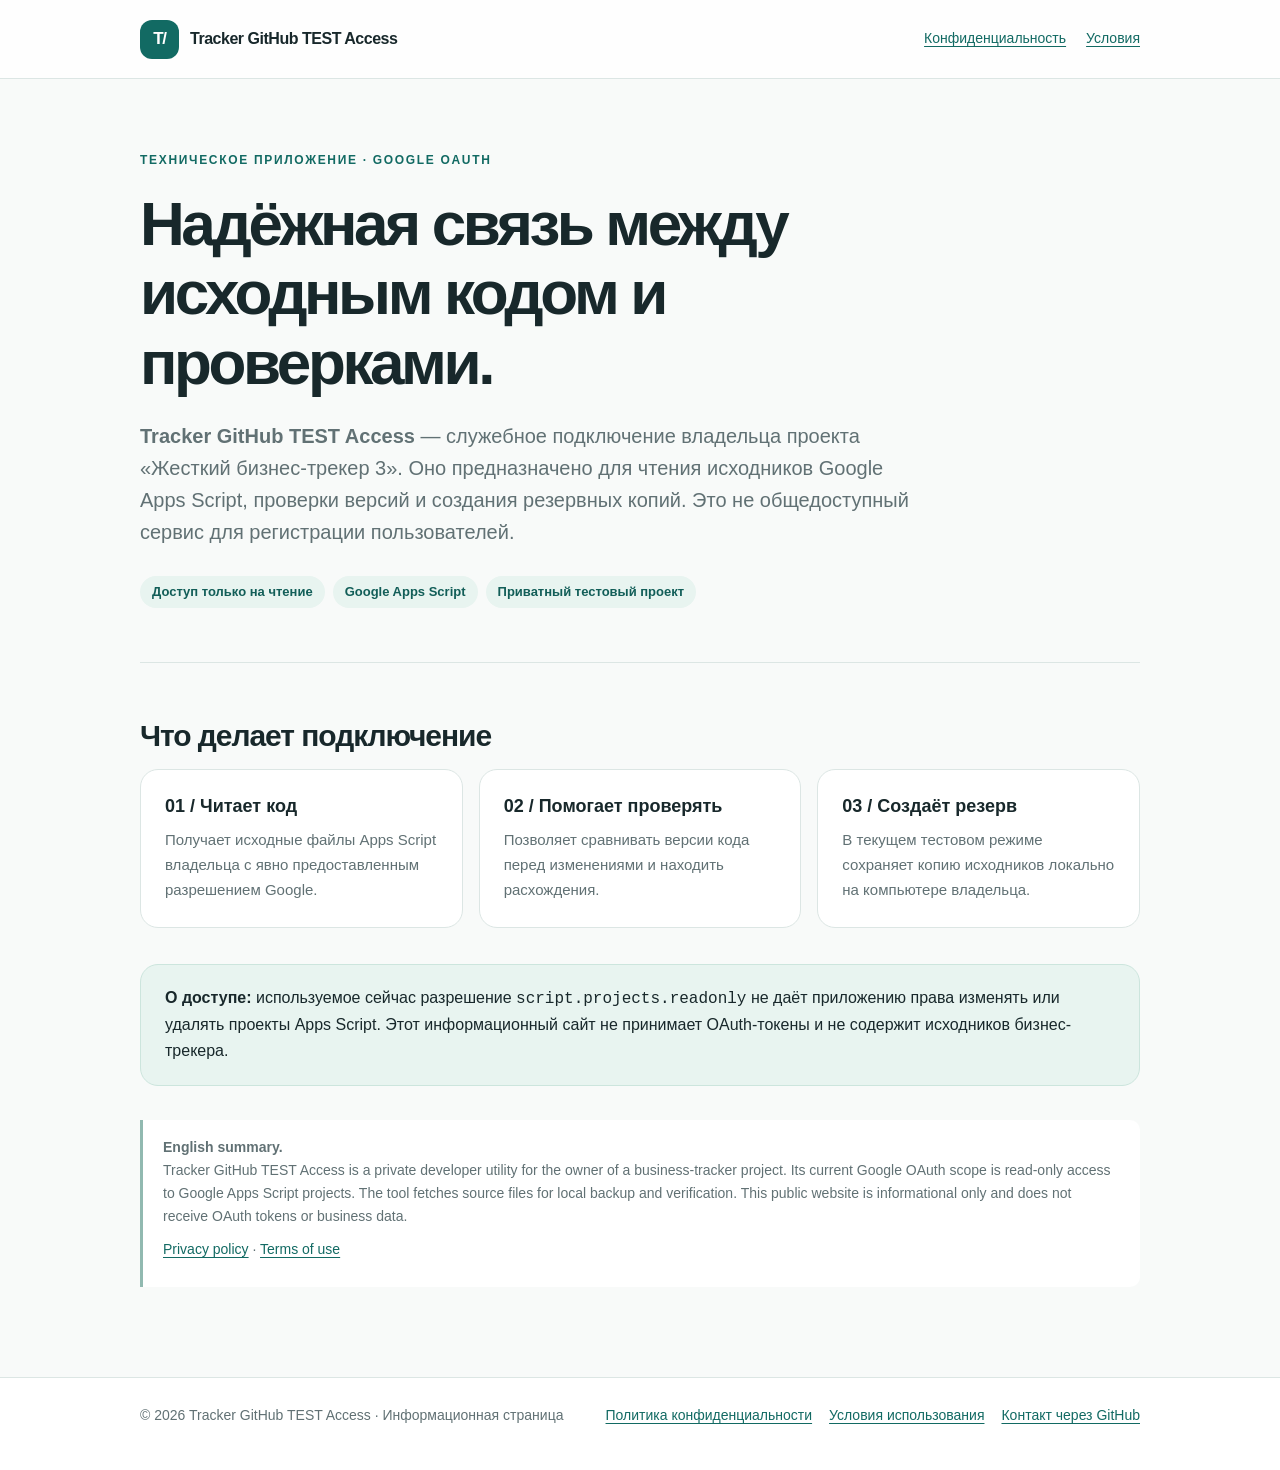
==== index.html @ 5f9eaedc "Publish prepared OAuth information site without private project data" ====
<!doctype html>
<html lang="ru">
<head>
  <meta charset="utf-8">
  <meta name="viewport" content="width=device-width, initial-scale=1">
  <meta name="robots" content="index, follow">
  <meta name="description" content="Tracker GitHub TEST Access — служебный инструмент проверки и резервирования исходного кода Google Apps Script для владельца бизнес-трекера.">
  <title>Tracker GitHub TEST Access — служебное подключение</title>
  <link rel="canonical" href="https://jdpm-vc.github.io/">
  <link rel="stylesheet" href="/assets/style.css">
</head>
<body>
<header><nav class="nav container" aria-label="Главное меню"><a class="brand" href="/"><span class="logo" aria-hidden="true">T/</span><span>Tracker GitHub TEST Access</span></a><div class="nav-links"><a href="/privacy.html">Конфиденциальность</a><a href="/terms.html">Условия</a></div></nav></header>
<main class="container">
  <div class="eyebrow">Техническое приложение · Google OAuth</div>
  <h1>Надёжная связь между исходным кодом и проверками.</h1>
  <p class="lead"><strong>Tracker GitHub TEST Access</strong> — служебное подключение владельца проекта «Жесткий бизнес-трекер 3». Оно предназначено для чтения исходников Google Apps Script, проверки версий и создания резервных копий. Это не общедоступный сервис для регистрации пользователей.</p>
  <div class="chips"><span class="chip">Доступ только на чтение</span><span class="chip">Google Apps Script</span><span class="chip">Приватный тестовый проект</span></div>
  <div class="rule"></div>
  <section aria-labelledby="how"><h2 id="how">Что делает подключение</h2><div class="grid">
    <article class="card"><h3>01 / Читает код</h3><p>Получает исходные файлы Apps Script владельца с явно предоставленным разрешением Google.</p></article>
    <article class="card"><h3>02 / Помогает проверять</h3><p>Позволяет сравнивать версии кода перед изменениями и находить расхождения.</p></article>
    <article class="card"><h3>03 / Создаёт резерв</h3><p>В текущем тестовом режиме сохраняет копию исходников локально на компьютере владельца.</p></article>
  </div></section>
  <aside class="notice"><p><strong>О доступе:</strong> используемое сейчас разрешение <code>script.projects.readonly</code> не даёт приложению права изменять или удалять проекты Apps Script. Этот информационный сайт не принимает OAuth-токены и не содержит исходников бизнес-трекера.</p></aside>
  <div class="en" lang="en"><strong>English summary.</strong><p>Tracker GitHub TEST Access is a private developer utility for the owner of a business-tracker project. Its current Google OAuth scope is read-only access to Google Apps Script projects. The tool fetches source files for local backup and verification. This public website is informational only and does not receive OAuth tokens or business data.</p><p><a href="/privacy.html">Privacy policy</a> · <a href="/terms.html">Terms of use</a></p></div>
</main>
<footer><div class="container foot"><span>© 2026 Tracker GitHub TEST Access · Информационная страница</span><div class="foot-links"><a href="/privacy.html">Политика конфиденциальности</a><a href="/terms.html">Условия использования</a><a href="https://github.com/JDPm-VC" rel="noopener noreferrer">Контакт через GitHub</a></div></div></footer>
</body>
</html>
---- assets/style.css ----
:root{color-scheme:light;--ink:#18282b;--muted:#617174;--line:#dce6e4;--background:#f8faf9;--panel:#fff;--accent:#126a63;--soft:#e8f4f0}
*{box-sizing:border-box}html{scroll-behavior:smooth}body{margin:0;color:var(--ink);background:var(--background);font:16px/1.65 -apple-system,BlinkMacSystemFont,"Segoe UI",Inter,Arial,sans-serif;-webkit-font-smoothing:antialiased}
a{color:var(--accent);text-underline-offset:3px}a:hover{color:#0b4f48}.container{width:min(100% - 40px,1000px);margin-inline:auto}
header{border-bottom:1px solid var(--line);background:rgba(255,255,255,.9)}.nav{display:flex;align-items:center;justify-content:space-between;gap:20px;min-height:78px}.brand{display:flex;align-items:center;gap:11px;text-decoration:none;color:var(--ink);font-weight:750;letter-spacing:-.03em}.logo{display:grid;place-items:center;width:39px;height:39px;background:var(--accent);border-radius:12px;color:white;font-size:17px;letter-spacing:-.07em}.nav-links{display:flex;gap:20px;font-size:14px;flex-wrap:wrap}
main{padding:72px 0 90px}.eyebrow{font-size:12px;font-weight:700;letter-spacing:.14em;text-transform:uppercase;color:var(--accent)}h1{font-size:clamp(35px,5vw,62px);line-height:1.12;letter-spacing:-.055em;max-width:840px;margin:18px 0 23px}h2{font-size:clamp(23px,3vw,30px);line-height:1.25;letter-spacing:-.035em;margin:0 0 15px}h3{font-size:18px;line-height:1.35;margin:0 0 10px}p{margin:0 0 18px}.lead{max-width:780px;color:var(--muted);font-size:clamp(17px,2vw,20px);line-height:1.6}.chips{display:flex;flex-wrap:wrap;gap:8px;margin:28px 0 0}.chip{display:inline-flex;background:var(--soft);color:#125e58;border-radius:99px;padding:5px 12px;font-size:13px;font-weight:650}
.rule{height:1px;background:var(--line);margin:54px 0}.grid{display:grid;grid-template-columns:repeat(3,1fr);gap:16px}.card{border:1px solid var(--line);border-radius:18px;padding:24px;background:var(--panel)}.card p{color:var(--muted);font-size:15px;margin:0}.muted{color:var(--muted)}.notice{background:var(--soft);border:1px solid #cce5dd;border-radius:18px;padding:20px 24px;margin-top:36px}.notice p{margin:0} .prose{max-width:780px}.prose h2{margin-top:38px}.prose p,.prose li{color:#3e5255}.prose ul{padding-left:22px}.prose li{margin-bottom:9px}.en{padding:16px 20px;border-left:3px solid #91b9b0;background:#fff;border-radius:0 10px 10px 0;margin-top:34px;font-size:14px;color:var(--muted)}.en p{margin-bottom:10px}footer{border-top:1px solid var(--line);padding:26px 0 44px;background:white;font-size:14px}.foot{display:flex;justify-content:space-between;gap:15px;flex-wrap:wrap;color:var(--muted)}.foot-links{display:flex;gap:17px;flex-wrap:wrap}
@media(max-width:680px){.nav{align-items:flex-start;flex-direction:column;padding:20px 0;gap:9px}.nav-links{gap:14px}main{padding:44px 0 60px}.grid{grid-template-columns:1fr}.card{padding:20px}.rule{margin:38px 0}}@media(prefers-reduced-motion:reduce){html{scroll-behavior:auto}}
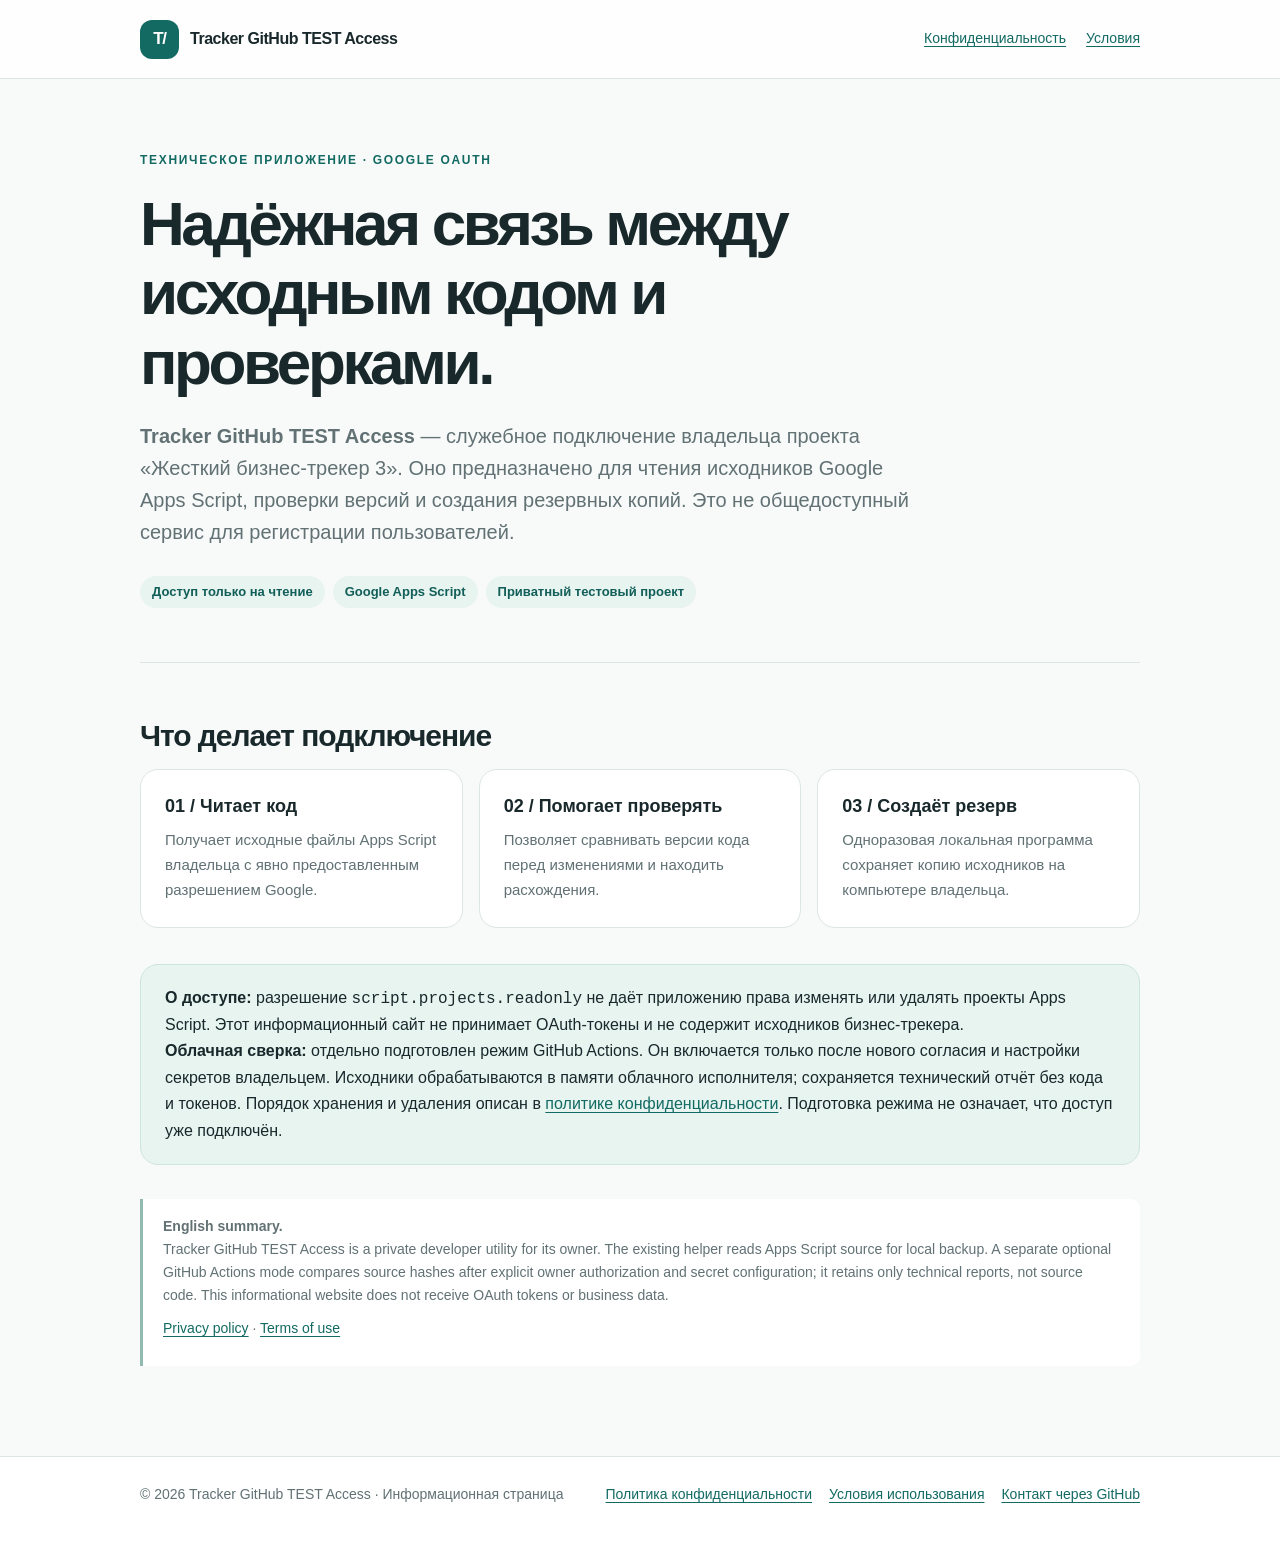
==== commit 6871fd43: "Clarify local backup versus separately authorized cloud source comparison" ====
--- a/index.html
+++ b/index.html
@@ -20,10 +20,10 @@
   <section aria-labelledby="how"><h2 id="how">Что делает подключение</h2><div class="grid">
     <article class="card"><h3>01 / Читает код</h3><p>Получает исходные файлы Apps Script владельца с явно предоставленным разрешением Google.</p></article>
     <article class="card"><h3>02 / Помогает проверять</h3><p>Позволяет сравнивать версии кода перед изменениями и находить расхождения.</p></article>
-    <article class="card"><h3>03 / Создаёт резерв</h3><p>В текущем тестовом режиме сохраняет копию исходников локально на компьютере владельца.</p></article>
+    <article class="card"><h3>03 / Создаёт резерв</h3><p>Одноразовая локальная программа сохраняет копию исходников на компьютере владельца.</p></article>
   </div></section>
-  <aside class="notice"><p><strong>О доступе:</strong> используемое сейчас разрешение <code>script.projects.readonly</code> не даёт приложению права изменять или удалять проекты Apps Script. Этот информационный сайт не принимает OAuth-токены и не содержит исходников бизнес-трекера.</p></aside>
-  <div class="en" lang="en"><strong>English summary.</strong><p>Tracker GitHub TEST Access is a private developer utility for the owner of a business-tracker project. Its current Google OAuth scope is read-only access to Google Apps Script projects. The tool fetches source files for local backup and verification. This public website is informational only and does not receive OAuth tokens or business data.</p><p><a href="/privacy.html">Privacy policy</a> · <a href="/terms.html">Terms of use</a></p></div>
+  <aside class="notice"><p><strong>О доступе:</strong> разрешение <code>script.projects.readonly</code> не даёт приложению права изменять или удалять проекты Apps Script. Этот информационный сайт не принимает OAuth-токены и не содержит исходников бизнес-трекера.</p><p><strong>Облачная сверка:</strong> отдельно подготовлен режим GitHub Actions. Он включается только после нового согласия и настройки секретов владельцем. Исходники обрабатываются в памяти облачного исполнителя; сохраняется технический отчёт без кода и токенов. Порядок хранения и удаления описан в <a href="/privacy.html">политике конфиденциальности</a>. Подготовка режима не означает, что доступ уже подключён.</p></aside>
+  <div class="en" lang="en"><strong>English summary.</strong><p>Tracker GitHub TEST Access is a private developer utility for its owner. The existing helper reads Apps Script source for local backup. A separate optional GitHub Actions mode compares source hashes after explicit owner authorization and secret configuration; it retains only technical reports, not source code. This informational website does not receive OAuth tokens or business data.</p><p><a href="/privacy.html">Privacy policy</a> · <a href="/terms.html">Terms of use</a></p></div>
 </main>
 <footer><div class="container foot"><span>© 2026 Tracker GitHub TEST Access · Информационная страница</span><div class="foot-links"><a href="/privacy.html">Политика конфиденциальности</a><a href="/terms.html">Условия использования</a><a href="https://github.com/JDPm-VC" rel="noopener noreferrer">Контакт через GitHub</a></div></div></footer>
 </body>
--- a/assets/style.css
+++ b/assets/style.css
@@ -5,3 +5,6 @@
 main{padding:72px 0 90px}.eyebrow{font-size:12px;font-weight:700;letter-spacing:.14em;text-transform:uppercase;color:var(--accent)}h1{font-size:clamp(35px,5vw,62px);line-height:1.12;letter-spacing:-.055em;max-width:840px;margin:18px 0 23px}h2{font-size:clamp(23px,3vw,30px);line-height:1.25;letter-spacing:-.035em;margin:0 0 15px}h3{font-size:18px;line-height:1.35;margin:0 0 10px}p{margin:0 0 18px}.lead{max-width:780px;color:var(--muted);font-size:clamp(17px,2vw,20px);line-height:1.6}.chips{display:flex;flex-wrap:wrap;gap:8px;margin:28px 0 0}.chip{display:inline-flex;background:var(--soft);color:#125e58;border-radius:99px;padding:5px 12px;font-size:13px;font-weight:650}
 .rule{height:1px;background:var(--line);margin:54px 0}.grid{display:grid;grid-template-columns:repeat(3,1fr);gap:16px}.card{border:1px solid var(--line);border-radius:18px;padding:24px;background:var(--panel)}.card p{color:var(--muted);font-size:15px;margin:0}.muted{color:var(--muted)}.notice{background:var(--soft);border:1px solid #cce5dd;border-radius:18px;padding:20px 24px;margin-top:36px}.notice p{margin:0} .prose{max-width:780px}.prose h2{margin-top:38px}.prose p,.prose li{color:#3e5255}.prose ul{padding-left:22px}.prose li{margin-bottom:9px}.en{padding:16px 20px;border-left:3px solid #91b9b0;background:#fff;border-radius:0 10px 10px 0;margin-top:34px;font-size:14px;color:var(--muted)}.en p{margin-bottom:10px}footer{border-top:1px solid var(--line);padding:26px 0 44px;background:white;font-size:14px}.foot{display:flex;justify-content:space-between;gap:15px;flex-wrap:wrap;color:var(--muted)}.foot-links{display:flex;gap:17px;flex-wrap:wrap}
 @media(max-width:680px){.nav{align-items:flex-start;flex-direction:column;padding:20px 0;gap:9px}.nav-links{gap:14px}main{padding:44px 0 60px}.grid{grid-template-columns:1fr}.card{padding:20px}.rule{margin:38px 0}}@media(prefers-reduced-motion:reduce){html{scroll-behavior:auto}}
+
+/* Allow long permission names and URLs to wrap on narrow screens. */
+.prose{overflow-wrap:anywhere}code{overflow-wrap:anywhere;word-break:break-word}
